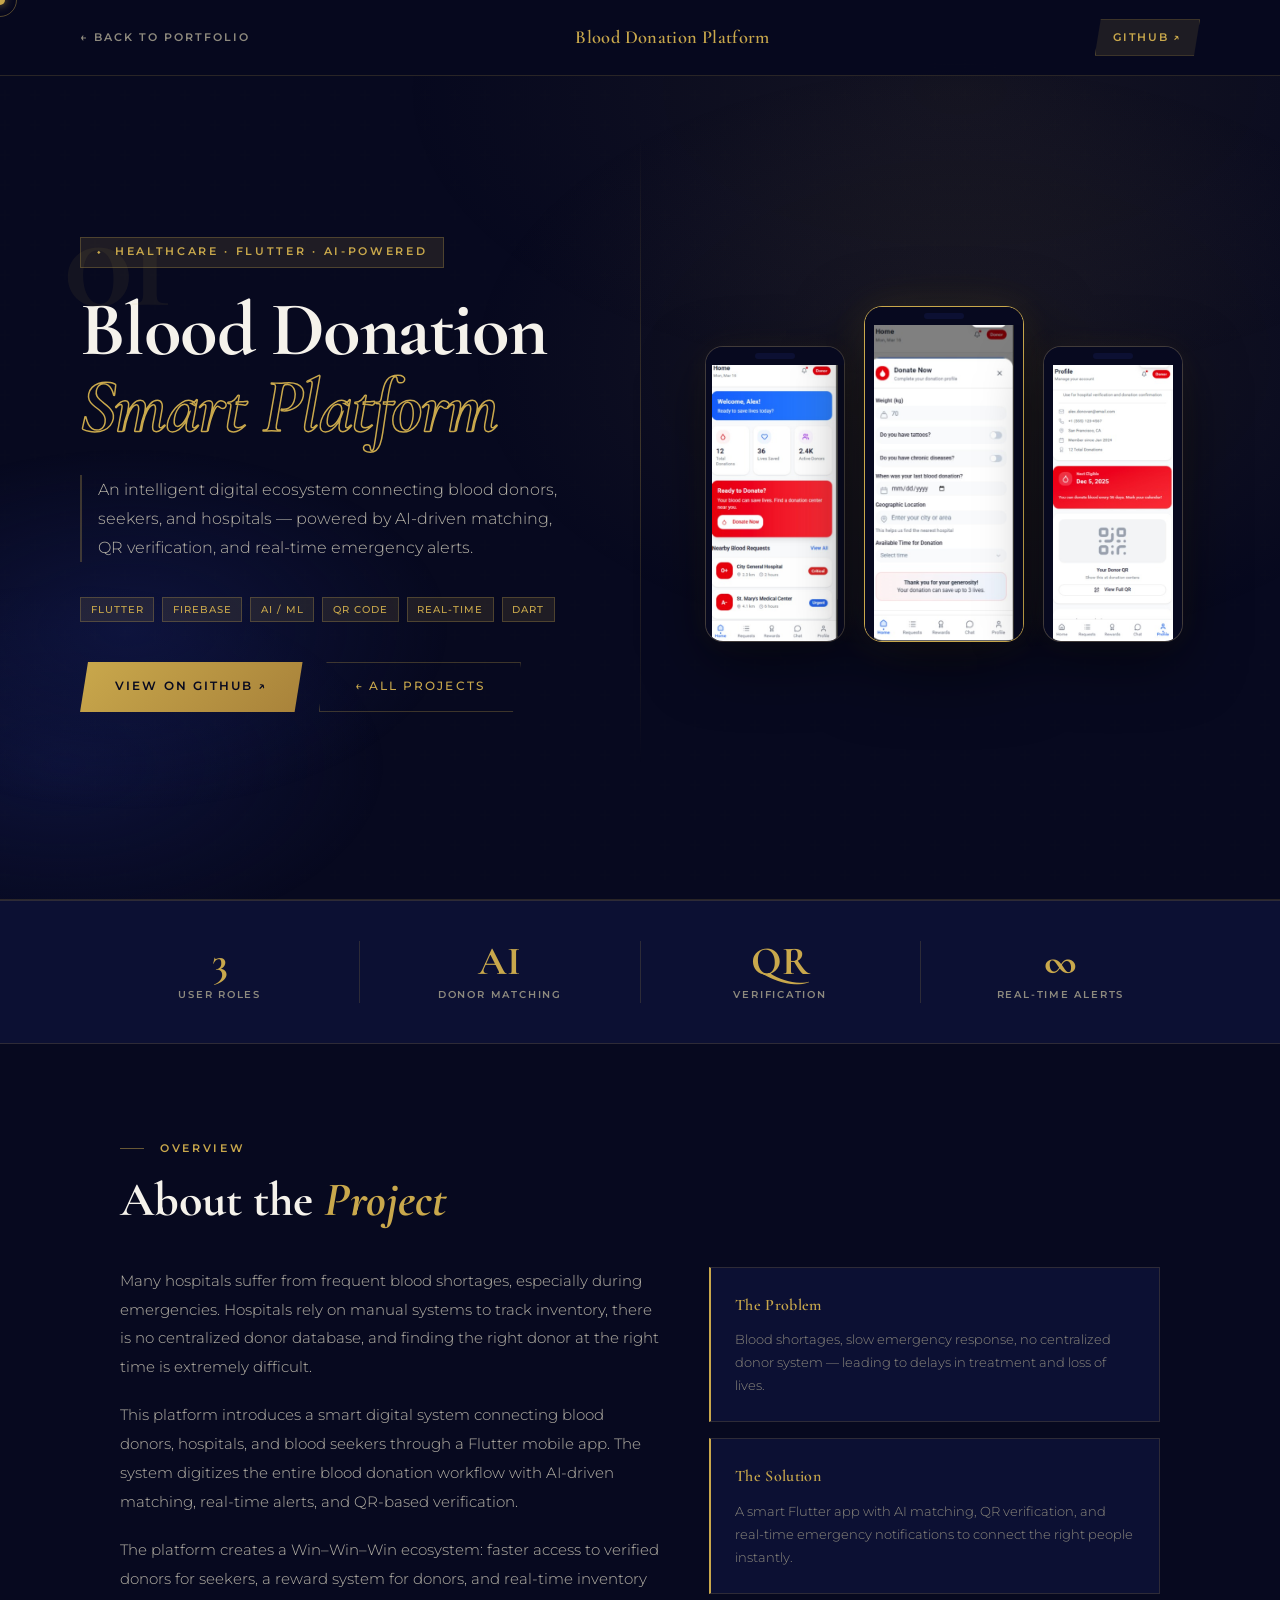
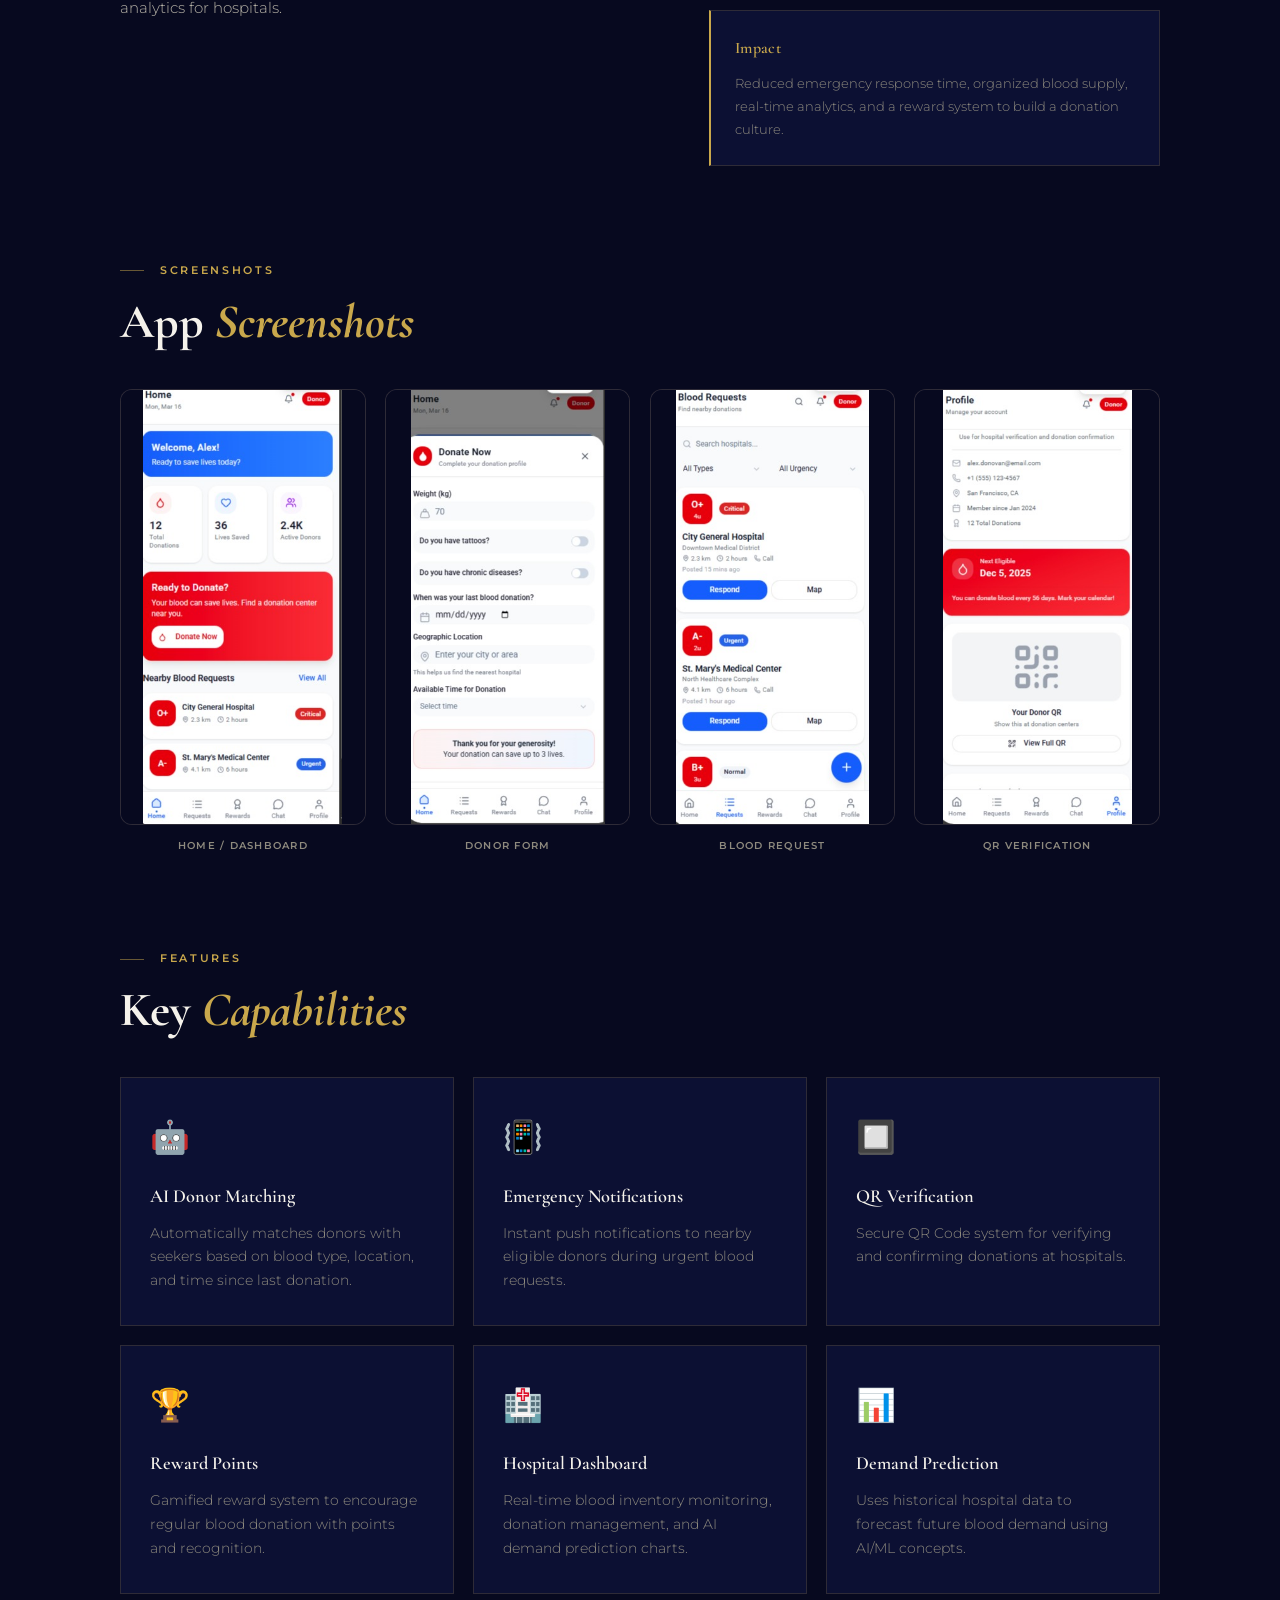
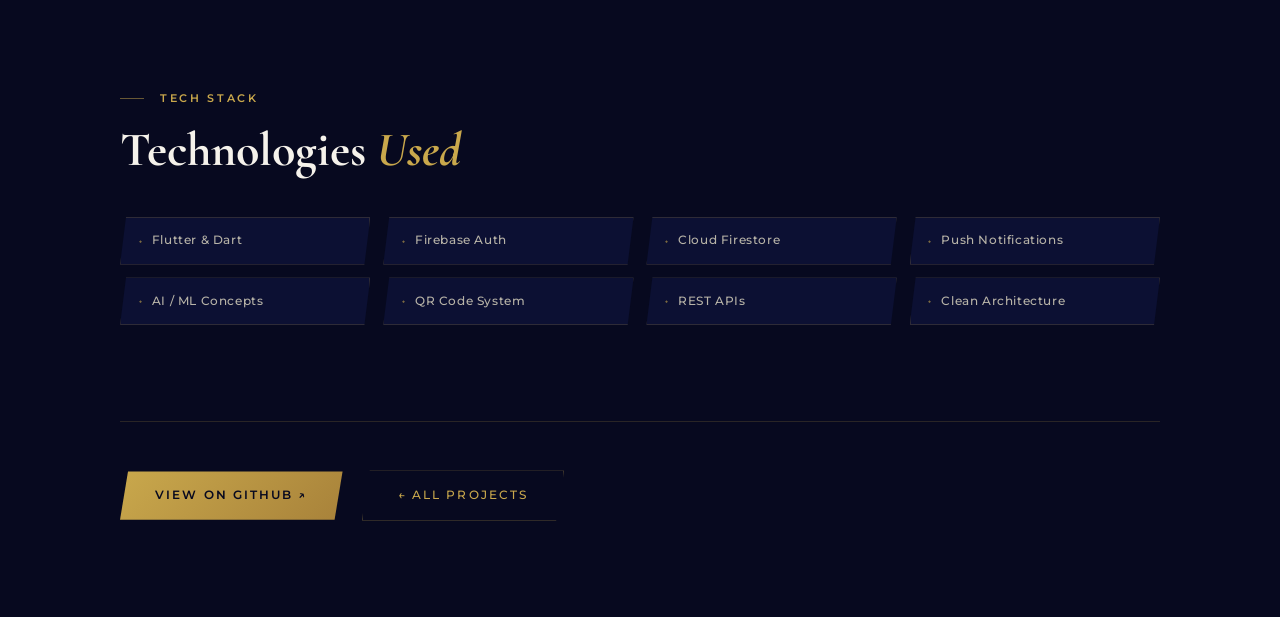
==== project-blood.html @ 231b6dc1 "portflio updated" ====
<!DOCTYPE html>
<html lang="en">
<head>
  <meta charset="UTF-8"/>
  <meta name="viewport" content="width=device-width, initial-scale=1.0"/>
  <title>Blood Donation Platform – Fady Eshak</title>
  <link href="https://fonts.googleapis.com/css2?family=Cormorant+Garamond:wght@300;400;600;700&family=Montserrat:wght@300;400;500;600&display=swap" rel="stylesheet"/>
  <link rel="stylesheet" href="style.css"/>
  <link rel="stylesheet" href="project.css"/>
</head>
<body>

  <div class="cursor" id="cursor"></div>
  <div class="cursor-ring" id="cursorRing"></div>

  <nav class="project-nav">
    <a href="index.html" class="back-btn">← Back to Portfolio</a>
    <span class="project-nav-title">Blood Donation Platform</span>
    <a href="https://github.com/fadyeshak1/blood_donation" target="_blank" class="btn-ghost-sm">GitHub ↗</a>
  </nav>

  <div class="proj-hero">
    <div class="proj-hero-left">
      <div class="proj-num">01</div>
      <div class="proj-eyebrow">Healthcare · Flutter · AI-Powered</div>
      <h1 class="proj-title">Blood Donation<em>Smart Platform</em></h1>
      <p class="proj-subtitle">An intelligent digital ecosystem connecting blood donors, seekers, and hospitals — powered by AI-driven matching, QR verification, and real-time emergency alerts.</p>
      <div class="proj-tags">
        <span class="tag">Flutter</span><span class="tag">Firebase</span>
        <span class="tag">AI / ML</span><span class="tag">QR Code</span>
        <span class="tag">Real-time</span><span class="tag">Dart</span>
      </div>
      <div class="proj-hero-links">
        <a href="https://github.com/fadyeshak1/blood_donation" target="_blank" class="btn-gold">View on GitHub ↗</a>
        <a href="index.html#projects" class="btn-ghost">← All Projects</a>
      </div>
    </div>

    <div class="proj-hero-right">
      <div class="phone-mockup-row">

        <div class="phone-frame" data-img="images/blood/home.jpeg" data-label="Home Screen">
          <div class="phone-notch"></div>
          <div class="phone-screen">
            <img src="images/blood/home.jpeg" alt="Home Screen"/>
          </div>
        </div>

        <div class="phone-frame phone-main" data-img="images/blood/donor.jpeg" data-label="Donor Matching">
          <div class="phone-notch"></div>
          <div class="phone-screen">
            <img src="images/blood/donor.jpeg" alt="Donor Matching"/>
          </div>
        </div>

        <div class="phone-frame" data-img="images/blood/qrcode.jpeg" data-label="QR Verification">
          <div class="phone-notch"></div>
          <div class="phone-screen">
            <img src="images/blood/qrcode.jpeg" alt="QR Verification"/>
          </div>
        </div>

      </div>
    </div>
  </div>

  <div class="proj-stats-bar">
    <div class="proj-stat"><div class="proj-stat-num">3</div><div class="proj-stat-label">User Roles</div></div>
    <div class="proj-stat"><div class="proj-stat-num">AI</div><div class="proj-stat-label">Donor Matching</div></div>
    <div class="proj-stat"><div class="proj-stat-num">QR</div><div class="proj-stat-label">Verification</div></div>
    <div class="proj-stat"><div class="proj-stat-num">∞</div><div class="proj-stat-label">Real-time Alerts</div></div>
  </div>

  <main class="proj-main">
    <div class="proj-content-wrap">

      <section class="proj-section">
        <div class="proj-section-label">Overview</div>
        <h2 class="proj-section-title">About the <span class="gold">Project</span></h2>
        <div class="proj-overview">
          <div class="proj-overview-text">
            <p>Many hospitals suffer from frequent blood shortages, especially during emergencies. Hospitals rely on manual systems to track inventory, there is no centralized donor database, and finding the right donor at the right time is extremely difficult.</p>
            <p>This platform introduces a smart digital system connecting blood donors, hospitals, and blood seekers through a Flutter mobile app. The system digitizes the entire blood donation workflow with AI-driven matching, real-time alerts, and QR-based verification.</p>
            <p>The platform creates a Win–Win–Win ecosystem: faster access to verified donors for seekers, a reward system for donors, and real-time inventory analytics for hospitals.</p>
          </div>
          <div class="proj-overview-aside">
            <div class="aside-card"><div class="aside-card-title">The Problem</div><p>Blood shortages, slow emergency response, no centralized donor system — leading to delays in treatment and loss of lives.</p></div>
            <div class="aside-card"><div class="aside-card-title">The Solution</div><p>A smart Flutter app with AI matching, QR verification, and real-time emergency notifications to connect the right people instantly.</p></div>
            <div class="aside-card"><div class="aside-card-title">Impact</div><p>Reduced emergency response time, organized blood supply, real-time analytics, and a reward system to build a donation culture.</p></div>
          </div>
        </div>
      </section>

      <section class="proj-section">
        <div class="proj-section-label">Screenshots</div>
        <h2 class="proj-section-title">App <span class="gold">Screenshots</span></h2>
        <div class="all-screenshots">

          <div class="screenshot-item">
            <div class="screenshot-frame" data-img="images/blood/home.jpeg" data-label="Home / Dashboard">
              <img src="images/blood/home.jpeg" alt="Home Dashboard"/>
            </div>
            <div class="screenshot-caption">Home / Dashboard</div>
          </div>

          <div class="screenshot-item">
            <div class="screenshot-frame" data-img="images/blood/donor.jpeg" data-label="Donor Form">
              <img src="images/blood/donor.jpeg" alt="Donor Form"/>
            </div>
            <div class="screenshot-caption">Donor Form</div>
          </div>

          <div class="screenshot-item">
            <div class="screenshot-frame" data-img="images/blood/request.jpeg" data-label="Blood Request">
              <img src="images/blood/request.jpeg" alt="Blood Request"/>
            </div>
            <div class="screenshot-caption">Blood Request</div>
          </div>

          <div class="screenshot-item">
            <div class="screenshot-frame" data-img="images/blood/qrcode.jpeg" data-label="QR Verification">
              <img src="images/blood/qrcode.jpeg" alt="QR Verification"/>
            </div>
            <div class="screenshot-caption">QR Verification</div>
          </div>

        </div>
      </section>

      <section class="proj-section">
        <div class="proj-section-label">Features</div>
        <h2 class="proj-section-title">Key <span class="gold">Capabilities</span></h2>
        <div class="features-grid">
          <div class="feature-card"><div class="feature-icon">🤖</div><div class="feature-title">AI Donor Matching</div><div class="feature-desc">Automatically matches donors with seekers based on blood type, location, and time since last donation.</div></div>
          <div class="feature-card"><div class="feature-icon">📳</div><div class="feature-title">Emergency Notifications</div><div class="feature-desc">Instant push notifications to nearby eligible donors during urgent blood requests.</div></div>
          <div class="feature-card"><div class="feature-icon">🔲</div><div class="feature-title">QR Verification</div><div class="feature-desc">Secure QR Code system for verifying and confirming donations at hospitals.</div></div>
          <div class="feature-card"><div class="feature-icon">🏆</div><div class="feature-title">Reward Points</div><div class="feature-desc">Gamified reward system to encourage regular blood donation with points and recognition.</div></div>
          <div class="feature-card"><div class="feature-icon">🏥</div><div class="feature-title">Hospital Dashboard</div><div class="feature-desc">Real-time blood inventory monitoring, donation management, and AI demand prediction charts.</div></div>
          <div class="feature-card"><div class="feature-icon">📊</div><div class="feature-title">Demand Prediction</div><div class="feature-desc">Uses historical hospital data to forecast future blood demand using AI/ML concepts.</div></div>
        </div>
      </section>

      <section class="proj-section">
        <div class="proj-section-label">Tech Stack</div>
        <h2 class="proj-section-title">Technologies <span class="gold">Used</span></h2>
        <div class="tech-grid">
          <div class="tech-chip">Flutter & Dart</div>
          <div class="tech-chip">Firebase Auth</div>
          <div class="tech-chip">Cloud Firestore</div>
          <div class="tech-chip">Push Notifications</div>
          <div class="tech-chip">AI / ML Concepts</div>
          <div class="tech-chip">QR Code System</div>
          <div class="tech-chip">REST APIs</div>
          <div class="tech-chip">Clean Architecture</div>
        </div>
      </section>

      <div class="proj-footer-cta">
        <a href="https://github.com/fadyeshak1/blood_donation" target="_blank" class="btn-gold">View on GitHub ↗</a>
        <a href="index.html#projects" class="btn-ghost">← All Projects</a>
      </div>

    </div>
  </main>

  <!-- Lightbox: clicking any screenshot opens the full image here -->
  <div class="lightbox" id="lightbox">
    <button class="lightbox-close" onclick="closeLightbox()">✕</button>
    <img class="lightbox-img" id="lightboxImg" src="" alt=""/>
    <div class="lightbox-placeholder" id="lightboxPlaceholder" style="display:none;">
      <div class="lightbox-placeholder-icon">📱</div>
      <div class="lightbox-placeholder-title" id="lightboxLabel">Screenshot</div>
      <div class="lightbox-placeholder-hint">Filename: <code id="lightboxFilename"></code></div>
    </div>
  </div>

  <script src="project-script.js"></script>
</body>
</html>
---- style.css ----
/* ============================================
   Fady Eshak Portfolio – style.css
   Theme: Elegant Navy & Gold
   ============================================ */

/* ── VARIABLES ── */
:root {
  --navy:        #07091f;
  --navy2:       #0c1033;
  --navy3:       #111848;
  --gold:        #c9a84c;
  --gold-light:  #e8c97a;
  --gold-dim:    rgba(201,168,76,0.12);
  --gold-border: rgba(201,168,76,0.28);
  --text:        #e8e4d9;
  --text-dim:    #8e8a7e;
  --text-mid:    #b8b4a8;
  --white:       #f5f2eb;
  --border:      rgba(201,168,76,0.18);
  --border2:     rgba(255,255,255,0.06);
  --gold-glow:   0 0 40px rgba(201,168,76,0.18);
}

/* ── RESET ── */
*, *::before, *::after { box-sizing: border-box; margin: 0; padding: 0; }
html { scroll-behavior: smooth; }

/* ── BODY ── */
body {
  background: var(--navy);
  color: var(--text);
  font-family: 'Montserrat', sans-serif;
  font-weight: 300;
  line-height: 1.7;
  overflow-x: hidden;
  cursor: none;
}

/* ── BACKGROUND TEXTURE ── */
body::before {
  content: '';
  position: fixed; inset: 0;
  background-image:
    radial-gradient(ellipse 80% 60% at 75% 10%, rgba(201,168,76,0.07) 0%, transparent 55%),
    radial-gradient(ellipse 50% 40% at 5% 85%, rgba(17,24,72,0.6) 0%, transparent 50%);
  pointer-events: none;
  z-index: 0;
}
body::after {
  content: '';
  position: fixed; inset: 0;
  background-image: url("data:image/svg+xml,%3Csvg width='60' height='60' viewBox='0 0 60 60' xmlns='http://www.w3.org/2000/svg'%3E%3Cg fill='%23c9a84c' fill-opacity='0.025'%3E%3Cpath d='M36 34v-4h-2v4h-4v2h4v4h2v-4h4v-2h-4zm0-30V0h-2v4h-4v2h4v4h2V6h4V4h-4zM6 34v-4H4v4H0v2h4v4h2v-4h4v-2H6zM6 4V0H4v4H0v2h4v4h2V6h4V4H6z'/%3E%3C/g%3E%3C/svg%3E");
  pointer-events: none;
  z-index: 0;
  opacity: 0.5;
}

/* ── CUSTOM CURSOR ── */
.cursor {
  width: 10px; height: 10px;
  background: var(--gold);
  border-radius: 50%;
  position: fixed; top: 0; left: 0;
  pointer-events: none; z-index: 9999;
  transform: translate(-50%, -50%);
  transition: width .2s, height .2s;
  box-shadow: 0 0 10px rgba(201,168,76,0.7);
}
.cursor-ring {
  width: 34px; height: 34px;
  border: 1px solid rgba(201,168,76,0.4);
  border-radius: 50%;
  position: fixed; top: 0; left: 0;
  pointer-events: none; z-index: 9998;
  transform: translate(-50%, -50%);
  transition: width .3s, height .3s;
}

/* ── NAV ── */
nav {
  position: fixed; top: 0; width: 100%; z-index: 100;
  padding: 1.4rem 5rem;
  display: flex; align-items: center; justify-content: space-between;
  background: rgba(7,9,31,0.9);
  backdrop-filter: blur(20px);
  border-bottom: 1px solid var(--border);
}
.nav-logo {
  font-family: 'Cormorant Garamond', serif;
  font-size: 1.5rem; font-weight: 600;
  color: var(--gold); text-decoration: none; letter-spacing: .05em;
}
.nav-logo span { color: var(--text-dim); font-weight: 300; font-size: 1.1rem; }
.nav-links { display: flex; gap: 2.5rem; list-style: none; }
.nav-links a {
  font-size: .72rem; font-weight: 500;
  letter-spacing: .18em; text-transform: uppercase;
  color: var(--text-dim); text-decoration: none;
  transition: color .25s; position: relative;
}
.nav-links a::after {
  content: ''; position: absolute; left: 0; bottom: -4px;
  width: 0; height: 1px; background: var(--gold); transition: width .3s;
}
.nav-links a:hover,
.nav-links a.active { color: var(--gold); }
.nav-links a:hover::after,
.nav-links a.active::after { width: 100%; }

/* ── SECTIONS BASE ── */
section { position: relative; z-index: 1; }
.section-wrap { padding: 7rem 5rem; max-width: 1200px; margin: 0 auto; }

.section-eyebrow {
  display: flex; align-items: center; gap: 1rem;
  font-size: .68rem; font-weight: 600;
  letter-spacing: .25em; text-transform: uppercase;
  color: var(--gold); margin-bottom: 1rem;
}
.section-eyebrow::before {
  content: ''; width: 30px; height: 1px;
  background: var(--gold); opacity: .5;
}
.section-title {
  font-family: 'Cormorant Garamond', serif;
  font-size: clamp(2.4rem, 4.5vw, 3.8rem);
  font-weight: 700; line-height: 1.1;
  color: var(--white); margin-bottom: 3.5rem;
}
.section-title .gold { color: var(--gold); font-style: italic; }

/* ── HERO ── */
#hero {
  min-height: 100vh; display: flex; align-items: center;
  padding: 8rem 5rem 5rem; overflow: hidden;
}

/* Two-column layout: text left, photo right */
.hero-inner {
  display: flex;
  align-items: center;
  justify-content: space-between;
  gap: 4rem;
  width: 100%;
  max-width: 1200px;
  margin: 0 auto;
}
.hero-content { flex: 1; max-width: 620px; }

/* Photo wrapper */
.hero-photo-wrap {
  position: relative;
  flex-shrink: 0;
  width: 280px; height: 280px;
  display: flex; align-items: center; justify-content: center;
  opacity: 0; animation: fadeUp .7s 1s ease forwards;
}

/* Rotating rings */
.hero-photo-ring {
  position: absolute; inset: -18px;
  border: 1px solid var(--gold-border);
  border-radius: 50%;
  animation: spin 20s linear infinite;
}
.hero-photo-ring--2 {
  inset: -36px;
  border-style: dashed;
  border-color: rgba(201,168,76,0.1);
  animation-duration: 35s;
  animation-direction: reverse;
}

/* Circle photo */
.hero-photo {
  width: 280px; height: 280px;
  border-radius: 50%;
  overflow: hidden;
  border: 3px solid var(--gold);
  box-shadow:
    0 0 0 6px rgba(201,168,76,0.1),
    0 20px 60px rgba(0,0,0,0.5),
    0 0 40px rgba(201,168,76,0.15);
  position: relative; z-index: 1;
}
.hero-photo img {
  width: 100%; height: 100%;
  object-fit: cover; display: block;
}

/* Placeholder (before photo is added) */
.hero-photo-placeholder {
  width: 100%; height: 100%;
  background: var(--navy2);
  display: flex; flex-direction: column;
  align-items: center; justify-content: center;
  gap: 0.5rem;
}
.placeholder-initials {
  font-family: 'Cormorant Garamond', serif;
  font-size: 5rem; font-weight: 700;
  color: var(--gold); line-height: 1; opacity: 0.6;
}
.placeholder-hint {
  font-size: 0.65rem; font-weight: 500;
  letter-spacing: 0.12em; text-transform: uppercase;
  color: var(--text-dim);
}

/* Available badge */
.hero-photo-badge {
  position: absolute; bottom: 10px; right: -10px; z-index: 2;
  display: flex; align-items: center; gap: 0.4rem;
  padding: 0.35rem 0.9rem;
  background: var(--navy2);
  border: 1px solid var(--gold-border);
  font-size: 0.65rem; font-weight: 600;
  letter-spacing: 0.15em; text-transform: uppercase;
  color: var(--gold); white-space: nowrap;
}
.hero-photo-badge span {
  font-size: 0.35rem;
  animation: badgePulse 2s ease-in-out infinite;
}
@keyframes badgePulse {
  0%, 100% { opacity: 1; }
  50%       { opacity: 0.3; }
}
.hero-ornament {
  position: absolute; right: 4rem; top: 50%;
  transform: translateY(-50%);
  width: 420px; height: 420px;
  border: 1px solid var(--gold-border); border-radius: 50%;
  pointer-events: none;
  animation: spin 35s linear infinite;
}
.hero-ornament::before {
  content: ''; position: absolute; inset: 22px;
  border: 1px solid rgba(201,168,76,.09); border-radius: 50%;
}
.hero-ornament::after {
  content: ''; position: absolute; inset: 44px;
  border: 1px dashed rgba(201,168,76,.06); border-radius: 50%;
}
@keyframes spin {
  to { transform: translateY(-50%) rotate(360deg); }
}

.hero-greeting {
  display: flex; align-items: center; gap: .8rem;
  font-size: .7rem; font-weight: 600;
  letter-spacing: .25em; text-transform: uppercase; color: var(--gold);
  margin-bottom: 1.5rem;
  opacity: 0; animation: fadeUp .7s .1s ease forwards;
}
.hero-greeting::before,
.hero-greeting::after { content: '◆'; font-size: .4rem; opacity: .6; }

.hero-name {
  font-family: 'Cormorant Garamond', serif;
  font-size: clamp(4rem, 9vw, 8rem);
  font-weight: 700; line-height: .95; letter-spacing: -.02em;
  margin-bottom: 1.5rem;
  opacity: 0; animation: fadeUp .7s .25s ease forwards;
}
.hero-name .first { display: block; color: var(--white); }
.hero-name .last {
  display: block; font-style: italic;
  color: transparent;
  -webkit-text-stroke: 1.5px var(--gold);
}

.hero-role {
  font-size: .8rem; font-weight: 500;
  letter-spacing: .18em; text-transform: uppercase; color: var(--text-dim);
  margin-bottom: 2rem; min-height: 1.5em;
  opacity: 0; animation: fadeUp .7s .4s ease forwards;
}
.hero-role span { color: var(--gold); margin: 0 .4rem; }

.hero-bio {
  font-size: 1rem; color: var(--text-mid);
  max-width: 520px; line-height: 1.85;
  margin-bottom: 2.8rem;
  border-left: 2px solid var(--gold-border); padding-left: 1.2rem;
  opacity: 0; animation: fadeUp .7s .55s ease forwards;
}

.hero-cta {
  display: flex; gap: 1.2rem; flex-wrap: wrap;
  opacity: 0; animation: fadeUp .7s .7s ease forwards;
}

.btn-gold {
  display: inline-flex; align-items: center; gap: .5rem;
  padding: .9rem 2.2rem;
  background: linear-gradient(135deg, var(--gold) 0%, #a8823a 100%);
  color: var(--navy); font-size: .72rem; font-weight: 600;
  letter-spacing: .18em; text-transform: uppercase; text-decoration: none;
  clip-path: polygon(8px 0%, 100% 0%, calc(100% - 8px) 100%, 0% 100%);
  transition: transform .2s, box-shadow .2s;
}
.btn-gold:hover {
  transform: translateY(-2px);
  box-shadow: 0 10px 30px rgba(201,168,76,.35);
}

.btn-ghost {
  display: inline-flex; align-items: center; gap: .5rem;
  padding: .9rem 2.2rem;
  border: 1px solid var(--gold-border); color: var(--gold);
  font-size: .72rem; font-weight: 500;
  letter-spacing: .18em; text-transform: uppercase; text-decoration: none;
  clip-path: polygon(8px 0%, 100% 0%, calc(100% - 8px) 100%, 0% 100%);
  transition: background .2s, transform .2s;
}
.btn-ghost:hover { background: var(--gold-dim); transform: translateY(-2px); }

.hero-stats {
  display: flex; gap: 3.5rem; margin-top: 4.5rem;
  padding-top: 3rem; border-top: 1px solid var(--border);
  opacity: 0; animation: fadeUp .7s .85s ease forwards;
}
.stat-num {
  font-family: 'Cormorant Garamond', serif;
  font-size: 2.8rem; font-weight: 700; color: var(--gold); line-height: 1;
}
.stat-label {
  font-size: .65rem; font-weight: 600;
  letter-spacing: .15em; text-transform: uppercase;
  color: var(--text-dim); margin-top: .3rem;
}

@keyframes fadeUp {
  from { opacity: 0; transform: translateY(28px); }
  to   { opacity: 1; transform: translateY(0); }
}

/* ── SKILLS ── */
#skills {
  background: var(--navy2);
  border-top: 1px solid var(--border);
  border-bottom: 1px solid var(--border);
}
.skills-container { display: grid; grid-template-columns: 1fr 1fr; gap: 4rem; }
.skills-col-title {
  font-family: 'Cormorant Garamond', serif;
  font-size: 1.3rem; font-weight: 600; color: var(--gold);
  margin-bottom: 1.5rem; letter-spacing: .05em;
}
.skills-grid { display: flex; flex-wrap: wrap; gap: .7rem; }

.skill-chip {
  display: flex; align-items: center; gap: .5rem;
  padding: .55rem 1rem;
  border: 1px solid var(--border);
  background: rgba(201,168,76,.04);
  font-size: .73rem; font-weight: 500; letter-spacing: .06em; color: var(--text-mid);
  clip-path: polygon(5px 0%, 100% 0%, calc(100% - 5px) 100%, 0% 100%);
  cursor: default;
  transition: border-color .25s, color .25s, background .25s, transform .25s;
}
.skill-chip::before {
  content: '◆'; font-size: .32rem;
  color: var(--gold); opacity: .5; transition: opacity .25s;
}
.skill-chip:hover {
  border-color: var(--gold); color: var(--gold);
  background: var(--gold-dim); transform: translateY(-2px);
}
.skill-chip:hover::before { opacity: 1; }

.soft-chip {
  padding: .45rem 1rem;
  border: 1px solid rgba(255,255,255,.07);
  background: rgba(255,255,255,.02);
  font-size: .7rem; font-weight: 400; letter-spacing: .06em; color: var(--text-dim);
  clip-path: polygon(5px 0%, 100% 0%, calc(100% - 5px) 100%, 0% 100%);
  transition: border-color .2s, color .2s;
}
.soft-chip:hover { border-color: var(--gold-border); color: var(--text-mid); }

/* ── EXPERIENCE ── */
.timeline { position: relative; padding-left: 2.5rem; }
.timeline::before {
  content: ''; position: absolute; left: 0; top: 0; bottom: 0;
  width: 1px;
  background: linear-gradient(to bottom, var(--gold), rgba(201,168,76,.08));
}
.timeline-item {
  position: relative; margin-bottom: 2.5rem;
  padding: 2rem 2.2rem;
  background: var(--navy2); border: 1px solid var(--border);
  transition: border-color .3s, box-shadow .3s;
}
.timeline-item:hover { border-color: var(--gold-border); box-shadow: var(--gold-glow); }
.timeline-item::before {
  content: '◆'; position: absolute; left: -3rem; top: 2.2rem;
  font-size: .55rem; color: var(--gold);
}
.exp-header {
  display: flex; justify-content: space-between;
  align-items: flex-start; flex-wrap: wrap; gap: .5rem; margin-bottom: .3rem;
}
.exp-company {
  font-family: 'Cormorant Garamond', serif;
  font-size: 1.25rem; font-weight: 600; color: var(--white);
}
.exp-date {
  font-size: .65rem; font-weight: 600; letter-spacing: .12em;
  text-transform: uppercase; color: var(--gold);
  padding: .2rem .7rem;
  border: 1px solid var(--gold-border); background: var(--gold-dim);
}
.exp-role {
  font-size: .7rem; font-weight: 600; letter-spacing: .15em;
  text-transform: uppercase; color: var(--gold);
  margin-bottom: 1.2rem; opacity: .8;
}
.exp-bullets { list-style: none; }
.exp-bullets li {
  padding-left: 1.2rem; color: var(--text-mid);
  font-size: .88rem; margin-bottom: .45rem; position: relative;
}
.exp-bullets li::before {
  content: '—'; position: absolute; left: 0;
  color: var(--gold); opacity: .45;
}

/* ── PROJECTS ── */
#projects {
  background: var(--navy2);
  border-top: 1px solid var(--border);
  border-bottom: 1px solid var(--border);
}
.projects-grid {
  display: grid;
  grid-template-columns: repeat(auto-fill, minmax(340px, 1fr));
  gap: 1.8rem;
}
.project-card {
  background: var(--navy); border: 1px solid var(--border);
  display: flex; flex-direction: column;
  position: relative; overflow: hidden;
  transition: transform .3s, border-color .3s, box-shadow .3s;
}
.project-card::before {
  content: ''; position: absolute; top: 0; left: 0; right: 0; height: 2px;
  background: linear-gradient(90deg, transparent, var(--gold), transparent);
  transform: scaleX(0); transition: transform .4s;
}
.project-card:hover {
  transform: translateY(-6px);
  border-color: var(--gold-border);
  box-shadow: 0 20px 50px rgba(0,0,0,.45), var(--gold-glow);
}
.project-card:hover::before { transform: scaleX(1); }

.project-head {
  padding: 1.8rem 1.8rem 0;
  display: flex; justify-content: space-between; align-items: flex-start;
}
.project-num {
  font-family: 'Cormorant Garamond', serif; font-size: 3rem;
  font-weight: 700; color: rgba(201,168,76,.1); line-height: 1; user-select: none;
}
.project-links { display: flex; gap: .5rem; }
.project-link {
  width: 32px; height: 32px;
  display: flex; align-items: center; justify-content: center;
  border: 1px solid var(--border); color: var(--text-dim);
  text-decoration: none; font-size: .8rem;
  transition: border-color .2s, color .2s, background .2s;
}
.project-link:hover { border-color: var(--gold); color: var(--gold); background: var(--gold-dim); }

.project-body { padding: 1rem 1.8rem 1.5rem; flex: 1; }
.project-name {
  font-family: 'Cormorant Garamond', serif;
  font-size: 1.5rem; font-weight: 700; color: var(--white); margin-bottom: .2rem;
}
.project-category {
  font-size: .65rem; font-weight: 600; letter-spacing: .2em;
  text-transform: uppercase; color: var(--gold); margin-bottom: 1rem; opacity: .8;
}
.project-desc { color: var(--text-mid); font-size: .88rem; line-height: 1.75; margin-bottom: 1.2rem; }
.project-features { list-style: none; }
.project-features li {
  padding-left: 1.1rem; color: var(--text-dim);
  font-size: .8rem; margin-bottom: .3rem; position: relative;
}
.project-features li::before {
  content: '◆'; font-size: .28rem;
  position: absolute; left: 0; top: .5rem; color: var(--gold); opacity: .5;
}
.project-footer {
  padding: 1.2rem 1.8rem;
  border-top: 1px solid var(--border);
  display: flex; flex-wrap: wrap; gap: .4rem;
}
.tag {
  font-size: .62rem; font-weight: 500; letter-spacing: .1em; text-transform: uppercase;
  padding: .2rem .6rem;
  border: 1px solid var(--gold-border); color: var(--gold); background: var(--gold-dim);
}

/* ── EDUCATION ── */
.edu-grid { display: grid; grid-template-columns: 1fr 1fr; gap: 1.8rem; }
.edu-card {
  background: var(--navy2); border: 1px solid var(--border);
  padding: 2rem; position: relative; overflow: hidden;
  transition: border-color .3s, box-shadow .3s;
}
.edu-card::after {
  content: ''; position: absolute; bottom: 0; right: 0;
  width: 60px; height: 60px; background: var(--gold-dim);
  clip-path: polygon(100% 0, 100% 100%, 0 100%);
}
.edu-card:hover { border-color: var(--gold-border); box-shadow: var(--gold-glow); }
.edu-icon { font-size: 1.8rem; margin-bottom: 1rem; display: block; }
.edu-school {
  font-family: 'Cormorant Garamond', serif;
  font-size: 1.3rem; font-weight: 700; color: var(--white); margin-bottom: .3rem;
}
.edu-degree {
  font-size: .7rem; font-weight: 600; letter-spacing: .12em;
  text-transform: uppercase; color: var(--gold); margin-bottom: .8rem;
}
.edu-detail { font-size: .85rem; color: var(--text-dim); line-height: 1.7; margin-bottom: .8rem; }
.edu-gpa {
  display: inline-block; padding: .25rem .8rem;
  border: 1px solid rgba(201,168,76,.35); background: var(--gold-dim);
  font-size: .68rem; font-weight: 600; letter-spacing: .1em;
  color: var(--gold); text-transform: uppercase; margin-bottom: 1rem;
}
.coursework { display: flex; flex-wrap: wrap; gap: .4rem; }
.course-tag {
  font-size: .62rem; letter-spacing: .06em;
  padding: .18rem .5rem;
  border: 1px solid var(--border2); color: var(--text-dim);
}

/* ── CONTACT ── */
#contact { background: var(--navy2); border-top: 1px solid var(--border); }
.contact-layout { display: grid; grid-template-columns: 1fr 1fr; gap: 5rem; align-items: center; }
.contact-left .big-text {
  font-family: 'Cormorant Garamond', serif;
  font-size: clamp(2.5rem, 5vw, 4.5rem); font-weight: 700;
  line-height: 1.05; color: var(--white); margin-bottom: 1.5rem;
}
.contact-left .big-text em { color: var(--gold); font-style: italic; }
.contact-left p { color: var(--text-dim); font-size: .95rem; line-height: 1.85; margin-bottom: 2rem; }
.contact-items { display: flex; flex-direction: column; gap: 1rem; }
.contact-item {
  display: flex; align-items: center; gap: 1.2rem;
  padding: 1.2rem 1.4rem; background: var(--navy);
  border: 1px solid var(--border); text-decoration: none; color: var(--text-dim);
  transition: border-color .25s, color .25s, transform .25s, box-shadow .25s;
}
.contact-item:hover {
  border-color: var(--gold-border); color: var(--gold);
  transform: translateX(5px); box-shadow: -4px 0 0 var(--gold);
}
.contact-icon {
  width: 40px; height: 40px;
  display: flex; align-items: center; justify-content: center;
  border: 1px solid var(--gold-border); background: var(--gold-dim);
  font-size: 1rem; color: var(--gold); flex-shrink: 0;
}
.c-label {
  font-size: .6rem; font-weight: 600; letter-spacing: .18em;
  text-transform: uppercase; color: var(--text-dim); margin-bottom: .1rem;
}
.c-value { font-size: .88rem; color: inherit; }

/* ── FOOTER ── */
footer {
  position: relative; z-index: 1;
  text-align: center; padding: 2.5rem;
  border-top: 1px solid var(--border);
}
.footer-inner {
  display: flex; align-items: center; justify-content: center; gap: 1rem;
  font-size: .68rem; font-weight: 500; letter-spacing: .15em;
  text-transform: uppercase; color: var(--text-dim);
}
.footer-diamond { color: var(--gold); font-size: .4rem; }

/* ── SCROLL REVEAL ── */
.reveal { opacity: 0; transform: translateY(30px); transition: opacity .7s ease, transform .7s ease; }
.reveal.visible { opacity: 1; transform: translateY(0); }
.reveal-delay-1 { transition-delay: .1s; }
.reveal-delay-2 { transition-delay: .2s; }
.reveal-delay-3 { transition-delay: .3s; }
.reveal-delay-4 { transition-delay: .4s; }

/* ── CERTIFICATES ── */
.cert-section { margin-top: 4rem; }

.cert-grid {
  display: flex; flex-direction: column; gap: .9rem;
  margin-top: 1.5rem;
}

.cert-card {
  display: flex; align-items: center; gap: 1.2rem;
  padding: 1.1rem 1.4rem;
  background: var(--navy2); border: 1px solid var(--border);
  cursor: pointer;
  transition: border-color .25s, transform .25s, box-shadow .25s;
}
.cert-card:hover {
  border-color: var(--gold-border);
  transform: translateX(5px);
  box-shadow: -4px 0 0 var(--gold);
}
.cert-icon { font-size: 1.5rem; flex-shrink: 0; }
.cert-info { flex: 1; }
.cert-name {
  font-family: 'Cormorant Garamond', serif;
  font-size: 1.05rem; font-weight: 600; color: var(--white);
}
.cert-issuer {
  font-size: .68rem; font-weight: 500; letter-spacing: .1em;
  text-transform: uppercase; color: var(--gold); margin-top: .15rem;
}
.cert-arrow {
  font-size: 1.1rem; color: var(--gold);
  opacity: 0; transition: opacity .25s, transform .25s;
}
.cert-card:hover .cert-arrow { opacity: 1; transform: translateX(4px); }

/* ── CERTIFICATE MODAL ── */
.cert-modal {
  position: fixed; inset: 0; z-index: 9000;
  background: rgba(7,9,31,0.93);
  backdrop-filter: blur(18px);
  display: flex; align-items: center; justify-content: center;
  opacity: 0; pointer-events: none;
  transition: opacity .3s;
}
.cert-modal.open { opacity: 1; pointer-events: all; }

.cert-modal-inner {
  background: var(--navy2);
  border: 1px solid var(--gold-border);
  padding: 2rem 2.5rem 2.5rem;
  max-width: 820px; width: 92%;
  position: relative;
  box-shadow: 0 30px 80px rgba(0,0,0,.6), var(--gold-glow);
  animation: modalIn .3s ease;
}
@keyframes modalIn {
  from { transform: translateY(20px); opacity: 0; }
  to   { transform: translateY(0);    opacity: 1; }
}

.cert-modal-close {
  position: absolute; top: 1rem; right: 1rem;
  background: none; border: 1px solid var(--border);
  color: var(--text-dim); font-size: .9rem;
  width: 32px; height: 32px;
  display: flex; align-items: center; justify-content: center;
  cursor: pointer; transition: border-color .2s, color .2s;
}
.cert-modal-close:hover { border-color: var(--gold); color: var(--gold); }

.cert-modal-header { margin-bottom: 1.5rem; }
.cert-modal-name {
  font-family: 'Cormorant Garamond', serif;
  font-size: 1.5rem; font-weight: 700; color: var(--white);
}
.cert-modal-issuer {
  font-size: .68rem; font-weight: 600;
  letter-spacing: .15em; text-transform: uppercase;
  color: var(--gold); margin-top: .25rem;
}

/* Each certificate gets its own panel */
.cert-img-panel {
  width: 100%;
  display: flex; align-items: center; justify-content: center;
  min-height: 320px;
  border: 1px solid var(--border);
  background: var(--navy);
  overflow: hidden;
}
.cert-img-panel img {
  width: 100%; max-height: 500px;
  object-fit: contain; display: block;
}

/* Placeholder inside each panel */
.cert-placeholder {
  display: flex; flex-direction: column;
  align-items: center; justify-content: center;
  gap: .8rem; padding: 3rem 2rem;
  text-align: center; width: 100%;
}
.cert-placeholder-icon { font-size: 3.5rem; }
.cert-placeholder-name {
  font-family: 'Cormorant Garamond', serif;
  font-size: 1.25rem; font-weight: 600; color: var(--white);
}
.cert-placeholder-hint {
  font-size: .78rem; color: var(--text-dim); line-height: 1.8;
}
.cert-placeholder-hint code {
  display: inline-block; margin-top: .3rem;
  padding: .2rem .7rem;
  background: var(--gold-dim); border: 1px solid var(--gold-border);
  color: var(--gold); font-size: .72rem; font-family: monospace;
}

/* ── RESPONSIVE ── */
@media (max-width: 960px) {
  nav { padding: 1rem 2rem; }
  #hero { padding: 7rem 2rem 4rem; }
  .section-wrap { padding: 5rem 2rem; }
  .hero-ornament { display: none; }
  .hero-inner { flex-direction: column-reverse; gap: 3rem; }
  .hero-photo-wrap { width: 200px; height: 200px; }
  .hero-photo { width: 200px; height: 200px; }
  .skills-container,
  .edu-grid,
  .contact-layout { grid-template-columns: 1fr; gap: 2.5rem; }
  .projects-grid { grid-template-columns: 1fr; }
}
@media (max-width: 580px) {
  .nav-links { display: none; }
  .hero-stats { flex-wrap: wrap; gap: 2rem; }
  .hero-photo-wrap { width: 160px; height: 160px; }
  .hero-photo { width: 160px; height: 160px; }
  .placeholder-initials { font-size: 3.5rem; }
}
---- project.css ----
/* ============================================
   project.css – Premium Project Detail Styles
   Navy & Gold Theme
   ============================================ */

/* ── PROJECT PAGE BASE ── */
/* Hides the default browser cursor on project pages so the custom gold cursor shows */
body { cursor: none; }

/* ── PROJECT NAV ── */
.project-nav {
  position: fixed; top: 0; width: 100%; z-index: 100;
  padding: 1.2rem 5rem;
  display: flex; align-items: center; justify-content: space-between;
  background: rgba(7,9,31,0.95);
  backdrop-filter: blur(24px);
  border-bottom: 1px solid var(--border);
}
.back-btn {
  display: inline-flex; align-items: center; gap: .5rem;
  font-size: .7rem; font-weight: 600;
  letter-spacing: .18em; text-transform: uppercase;
  color: var(--text-dim); text-decoration: none;
  transition: color .25s;
}
.back-btn:hover { color: var(--gold); }
.project-nav-title {
  font-family: 'Cormorant Garamond', serif;
  font-size: 1.15rem; font-weight: 600; color: var(--gold);
  letter-spacing: .02em;
}
.btn-ghost-sm {
  display: inline-flex; align-items: center; gap: .4rem;
  font-size: .68rem; font-weight: 600;
  letter-spacing: .15em; text-transform: uppercase;
  color: var(--gold); text-decoration: none;
  padding: .5rem 1.1rem;
  border: 1px solid var(--gold-border);
  background: var(--gold-dim);
  transition: background .2s, border-color .2s;
  clip-path: polygon(6px 0%,100% 0%,calc(100% - 6px) 100%,0% 100%);
}
.btn-ghost-sm:hover { background: rgba(201,168,76,.2); border-color: var(--gold); }

/* ── HERO BANNER ── */
.proj-hero {
  min-height: 100vh;
  display: grid;
  grid-template-columns: 1fr 1fr;
  align-items: center;
  padding: 8rem 5rem 5rem;
  position: relative; overflow: hidden;
  border-bottom: 1px solid var(--border);
}

/* Animated background glow */
.proj-hero::before {
  content: '';
  position: absolute; inset: 0;
  background:
    radial-gradient(ellipse 70% 60% at 75% 40%, rgba(201,168,76,0.09) 0%, transparent 55%),
    radial-gradient(ellipse 50% 40% at 10% 70%, rgba(17,24,72,0.7) 0%, transparent 50%);
  pointer-events: none;
}

/* Gold vertical line accent */
.proj-hero::after {
  content: '';
  position: absolute; left: 50%; top: 15%; bottom: 15%;
  width: 1px;
  background: linear-gradient(to bottom, transparent, var(--gold-border), transparent);
}

.proj-hero-left { position: relative; z-index: 1; padding-right: 4rem; }

.proj-num {
  font-family: 'Cormorant Garamond', serif;
  font-size: 9rem; font-weight: 700;
  color: rgba(201,168,76,0.07);
  line-height: 1; position: absolute;
  top: -3rem; left: -1rem;
  user-select: none; pointer-events: none;
  letter-spacing: -.05em;
}

.proj-eyebrow {
  display: inline-flex; align-items: center; gap: .7rem;
  font-size: .67rem; font-weight: 600;
  letter-spacing: .25em; text-transform: uppercase;
  color: var(--gold); margin-bottom: 1.5rem;
  border: 1px solid var(--gold-border);
  background: var(--gold-dim);
  padding: .35rem 1rem;
}
.proj-eyebrow::before { content: '◆'; font-size: .35rem; }

.proj-title {
  font-family: 'Cormorant Garamond', serif;
  font-size: clamp(3rem, 6vw, 5.5rem);
  font-weight: 700; line-height: 1;
  letter-spacing: -.02em; color: var(--white);
  margin-bottom: 1.8rem;
}
.proj-title em {
  display: block;
  color: transparent;
  -webkit-text-stroke: 1.5px var(--gold);
  font-style: italic;
}

.proj-subtitle {
  font-size: .98rem; color: var(--text-mid);
  line-height: 1.85; margin-bottom: 2.2rem;
  padding-left: 1rem;
  border-left: 2px solid var(--gold-border);
}

.proj-tags { display: flex; flex-wrap: wrap; gap: .5rem; margin-bottom: 2.5rem; }

.proj-hero-links { display: flex; gap: 1rem; }

/* ── HERO RIGHT: Screenshot Showcase ── */
.proj-hero-right {
  position: relative; z-index: 1;
  display: flex; align-items: center; justify-content: center;
  padding-left: 3rem;
}

.phone-mockup-row {
  display: flex; gap: 1.2rem; align-items: flex-end;
}

/* Phone frame */
.phone-frame {
  width: 140px;
  background: var(--navy2);
  border: 1px solid var(--gold-border);
  border-radius: 18px;
  overflow: hidden;
  position: relative;
  box-shadow: 0 20px 60px rgba(0,0,0,.5), 0 0 30px rgba(201,168,76,.08);
  flex-shrink: 0;
  transition: transform .3s, box-shadow .3s;
}
.phone-frame:hover {
  transform: translateY(-8px);
  box-shadow: 0 30px 70px rgba(0,0,0,.6), 0 0 40px rgba(201,168,76,.15);
}

/* Taller center phone */
.phone-frame.phone-main {
  width: 160px;
  border-color: var(--gold);
  box-shadow: 0 24px 70px rgba(0,0,0,.6), 0 0 40px rgba(201,168,76,.15);
}

/* Phone notch */
.phone-notch {
  height: 18px;
  background: var(--navy);
  display: flex; align-items: center; justify-content: center;
  position: relative; z-index: 1;
}
.phone-notch::after {
  content: '';
  width: 40px; height: 6px;
  background: var(--navy2);
  border-radius: 3px;
}

/* Phone screen */
.phone-screen {
  aspect-ratio: 9/18;
  overflow: hidden;
  position: relative;
  background: var(--navy3);
}
.phone-screen img {
  width: 100%; height: 100%;
  object-fit: contain; display: block;
  background: var(--navy);
}

/*
  SCREENSHOT PLACEHOLDER — shown until real images are added.
  To add your screenshot:
  1. Remove the entire <div class="phone-placeholder"> block
  2. Uncomment the <img> tag in each phone-screen
  3. Save your image with the correct filename in the same folder
*/
.phone-placeholder {
  width: 100%; height: 100%;
  display: flex; flex-direction: column;
  align-items: center; justify-content: center;
  gap: .4rem; padding: 1rem;
  background: linear-gradient(160deg, var(--navy2) 0%, var(--navy3) 100%);
}
.phone-placeholder-icon { font-size: 1.8rem; }
.phone-placeholder-label {
  font-size: .55rem; letter-spacing: .1em;
  text-transform: uppercase; color: var(--text-dim);
  text-align: center; line-height: 1.4;
  font-family: 'Montserrat', sans-serif;
}
.phone-placeholder-file {
  font-size: .5rem; color: var(--gold);
  background: var(--gold-dim);
  padding: .15rem .4rem;
  border: 1px solid var(--gold-border);
  font-family: monospace;
  text-align: center;
}

/* ── MAIN CONTENT ── */
.proj-main {
  position: relative; z-index: 1;
}

/* ── STATS BAR ── */
.proj-stats-bar {
  background: var(--navy2);
  border-top: 1px solid var(--border);
  border-bottom: 1px solid var(--border);
  display: flex;
  padding: 2.5rem 5rem;
}
.proj-stat {
  flex: 1;
  text-align: center;
  padding: 0 2rem;
  border-right: 1px solid var(--border);
}
.proj-stat:last-child { border-right: none; }
.proj-stat-num {
  font-family: 'Cormorant Garamond', serif;
  font-size: 2.5rem; font-weight: 700;
  color: var(--gold); line-height: 1;
}
.proj-stat-label {
  font-size: .62rem; font-weight: 600;
  letter-spacing: .18em; text-transform: uppercase;
  color: var(--text-dim); margin-top: .3rem;
}

/* ── CONTENT WRAP ── */
.proj-content-wrap {
  max-width: 1200px; margin: 0 auto;
  padding: 6rem 5rem;
}

.proj-section { margin-bottom: 6rem; }

.proj-section-label {
  display: flex; align-items: center; gap: 1rem;
  font-size: .67rem; font-weight: 600;
  letter-spacing: .25em; text-transform: uppercase;
  color: var(--gold); margin-bottom: 1rem;
}
.proj-section-label::before {
  content: ''; width: 24px; height: 1px;
  background: var(--gold); opacity: .5;
}

.proj-section-title {
  font-family: 'Cormorant Garamond', serif;
  font-size: clamp(2rem, 4vw, 3rem);
  font-weight: 700; color: var(--white);
  margin-bottom: 2.5rem; line-height: 1.1;
}
.proj-section-title .gold { color: var(--gold); font-style: italic; }

/* ── OVERVIEW TWO-COLUMN ── */
.proj-overview {
  display: grid; grid-template-columns: 1.2fr 1fr;
  gap: 3rem; align-items: start;
}
.proj-overview-text p {
  color: var(--text-mid); font-size: .95rem;
  line-height: 1.9; margin-bottom: 1.2rem;
}
.proj-overview-text p:last-child { margin-bottom: 0; }

.proj-overview-aside {
  display: flex; flex-direction: column; gap: 1rem;
}
.aside-card {
  padding: 1.5rem;
  background: var(--navy2);
  border: 1px solid var(--border);
  border-left: 2px solid var(--gold);
}
.aside-card-title {
  font-family: 'Cormorant Garamond', serif;
  font-size: 1rem; font-weight: 600;
  color: var(--gold); margin-bottom: .6rem;
  letter-spacing: .02em;
}
.aside-card p {
  color: var(--text-dim); font-size: .82rem; line-height: 1.75;
}

/* ── ALL 4 SCREENSHOTS SECTION ── */
.all-screenshots {
  display: grid; grid-template-columns: repeat(4, 1fr);
  gap: 1.2rem;
}

.screenshot-item {
  display: flex; flex-direction: column; gap: .7rem;
  cursor: pointer;
}
.screenshot-frame {
  aspect-ratio: 9/16;
  border: 1px solid var(--border);
  border-radius: 12px;
  overflow: hidden;
  background: var(--navy2);
  position: relative;
  transition: border-color .3s, transform .3s, box-shadow .3s;
}
.screenshot-frame:hover {
  border-color: var(--gold);
  transform: translateY(-6px);
  box-shadow: 0 20px 50px rgba(0,0,0,.5), 0 0 25px rgba(201,168,76,.12);
}
.screenshot-frame img {
  width: 100%; height: 100%;
  object-fit: contain; display: block;
  background: var(--navy);
}

/*
  SCREENSHOT PLACEHOLDER:
  Remove the <div class="screen-placeholder"> and uncomment <img> when adding your images.
*/
.screen-placeholder {
  width: 100%; height: 100%;
  display: flex; flex-direction: column;
  align-items: center; justify-content: center;
  gap: .6rem; padding: 1.2rem;
  background: linear-gradient(160deg, var(--navy2) 0%, var(--navy3) 100%);
}
.screen-ph-icon { font-size: 2.2rem; }
.screen-ph-label {
  font-size: .6rem; letter-spacing: .08em;
  text-transform: uppercase; color: var(--text-dim);
  text-align: center; line-height: 1.5;
  font-family: 'Montserrat', sans-serif;
}
.screen-ph-file {
  font-size: .55rem; color: var(--gold);
  background: var(--gold-dim);
  padding: .12rem .5rem;
  border: 1px solid var(--gold-border);
  font-family: monospace;
}

/* Hover zoom overlay */
.screenshot-frame::after {
  content: '⊕';
  position: absolute; inset: 0;
  display: flex; align-items: center; justify-content: center;
  font-size: 2rem; color: var(--gold);
  background: rgba(7,9,31,.55);
  opacity: 0; transition: opacity .3s;
}
.screenshot-frame:hover::after { opacity: 1; }

.screenshot-caption {
  font-size: .65rem; font-weight: 600;
  letter-spacing: .12em; text-transform: uppercase;
  color: var(--text-dim); text-align: center;
}

/* ── FEATURES ── */
.features-grid {
  display: grid; grid-template-columns: repeat(3, 1fr);
  gap: 1.2rem;
}
.feature-card {
  padding: 2rem 1.8rem;
  background: var(--navy2); border: 1px solid var(--border);
  position: relative; overflow: hidden;
  transition: border-color .3s, transform .3s, box-shadow .3s;
}
.feature-card::before {
  content: '';
  position: absolute; top: 0; left: 0; right: 0; height: 2px;
  background: linear-gradient(90deg, transparent, var(--gold), transparent);
  transform: scaleX(0); transition: transform .4s;
}
.feature-card:hover {
  border-color: var(--gold-border);
  transform: translateY(-4px);
  box-shadow: 0 16px 40px rgba(0,0,0,.4), var(--gold-glow);
}
.feature-card:hover::before { transform: scaleX(1); }
.feature-icon { font-size: 2rem; margin-bottom: 1rem; }
.feature-title {
  font-family: 'Cormorant Garamond', serif;
  font-size: 1.15rem; font-weight: 600;
  color: var(--white); margin-bottom: .6rem;
}
.feature-desc { color: var(--text-dim); font-size: .85rem; line-height: 1.75; }

/* ── TECH STACK ── */
.tech-grid {
  display: grid; grid-template-columns: repeat(4, 1fr);
  gap: .8rem;
}
.tech-chip {
  display: flex; align-items: center; gap: .6rem;
  padding: .8rem 1.1rem;
  background: var(--navy2); border: 1px solid var(--border);
  clip-path: polygon(6px 0%,100% 0%,calc(100% - 6px) 100%,0% 100%);
  font-size: .75rem; font-weight: 500;
  letter-spacing: .05em; color: var(--text-mid);
  transition: border-color .25s, color .25s, background .25s;
}
.tech-chip::before {
  content: '◆'; font-size: .3rem;
  color: var(--gold); opacity: .6; flex-shrink: 0;
}
.tech-chip:hover {
  border-color: var(--gold); color: var(--gold);
  background: var(--gold-dim);
}

/* ── BOTTOM CTA ── */
.proj-footer-cta {
  margin-top: 1rem;
  padding-top: 3rem;
  border-top: 1px solid var(--border);
  display: flex; gap: 1.2rem; align-items: center; flex-wrap: wrap;
}

/* ── LIGHTBOX (click screenshot to enlarge) ── */
.lightbox {
  position: fixed; inset: 0; z-index: 9999;
  background: rgba(7,9,31,.95);
  backdrop-filter: blur(20px);
  display: flex; align-items: center; justify-content: center;
  opacity: 0; pointer-events: none;
  transition: opacity .3s;
}
.lightbox.open { opacity: 1; pointer-events: all; }
.lightbox-img {
  max-width: 85vw; max-height: 88vh;
  object-fit: contain;
  border: 1px solid var(--gold-border);
  box-shadow: 0 30px 80px rgba(0,0,0,.7);
}
.lightbox-close {
  position: absolute; top: 2rem; right: 2rem;
  background: none; border: 1px solid var(--border);
  color: var(--gold); font-size: 1.1rem;
  width: 40px; height: 40px;
  display: flex; align-items: center; justify-content: center;
  cursor: pointer; transition: border-color .2s, background .2s;
}
.lightbox-close:hover { border-color: var(--gold); background: var(--gold-dim); }

/* Placeholder lightbox content */
.lightbox-placeholder {
  display: flex; flex-direction: column;
  align-items: center; gap: 1.2rem;
  text-align: center; padding: 3rem;
  border: 1px solid var(--gold-border);
  background: var(--navy2);
  max-width: 420px;
}
.lightbox-placeholder-icon { font-size: 4rem; }
.lightbox-placeholder-title {
  font-family: 'Cormorant Garamond', serif;
  font-size: 1.5rem; font-weight: 600; color: var(--white);
}
.lightbox-placeholder-hint {
  font-size: .8rem; color: var(--text-dim); line-height: 1.7;
}
.lightbox-placeholder code {
  display: inline-block; margin-top: .5rem;
  padding: .3rem .8rem;
  background: var(--gold-dim); border: 1px solid var(--gold-border);
  color: var(--gold); font-size: .75rem; font-family: monospace;
}

/* 3-column variant for projects with only 3 screenshots */
.screenshots-3col {
  grid-template-columns: repeat(3, 1fr);
  max-width: 780px;
}

/* Lightbox image always visible when src is set */
.lightbox-img { display: block; }
@media (max-width: 1100px) {
  .proj-hero { grid-template-columns: 1fr; min-height: auto; }
  .proj-hero::after { display: none; }
  .proj-hero-left { padding-right: 0; }
  .proj-hero-right { display: none; }
  .proj-stats-bar { padding: 2rem 2.5rem; flex-wrap: wrap; }
  .proj-stat { min-width: 45%; padding: 1rem; border-right: none; border-bottom: 1px solid var(--border); }
  .proj-overview { grid-template-columns: 1fr; }
}
@media (max-width: 900px) {
  .project-nav { padding: 1rem 2rem; }
  .proj-hero { padding: 7rem 2rem 4rem; }
  .proj-content-wrap { padding: 4rem 2rem; }
  .all-screenshots { grid-template-columns: repeat(2, 1fr); }
  .features-grid { grid-template-columns: repeat(2, 1fr); }
  .tech-grid { grid-template-columns: repeat(2, 1fr); }
  .phone-mockup-row { display: none; }
}
@media (max-width: 580px) {
  .project-nav-title { display: none; }
  .all-screenshots { grid-template-columns: repeat(2, 1fr); }
  .features-grid { grid-template-columns: 1fr; }
  .tech-grid { grid-template-columns: 1fr; }
}

/* ── 3-COLUMN SCREENSHOT GRID ── */
.all-screenshots--3 {
  grid-template-columns: repeat(3, 1fr);
}
@media (max-width: 900px) {
  .all-screenshots--3 { grid-template-columns: repeat(2, 1fr); }
}
@media (max-width: 580px) {
  .all-screenshots--3 { grid-template-columns: 1fr; }
}
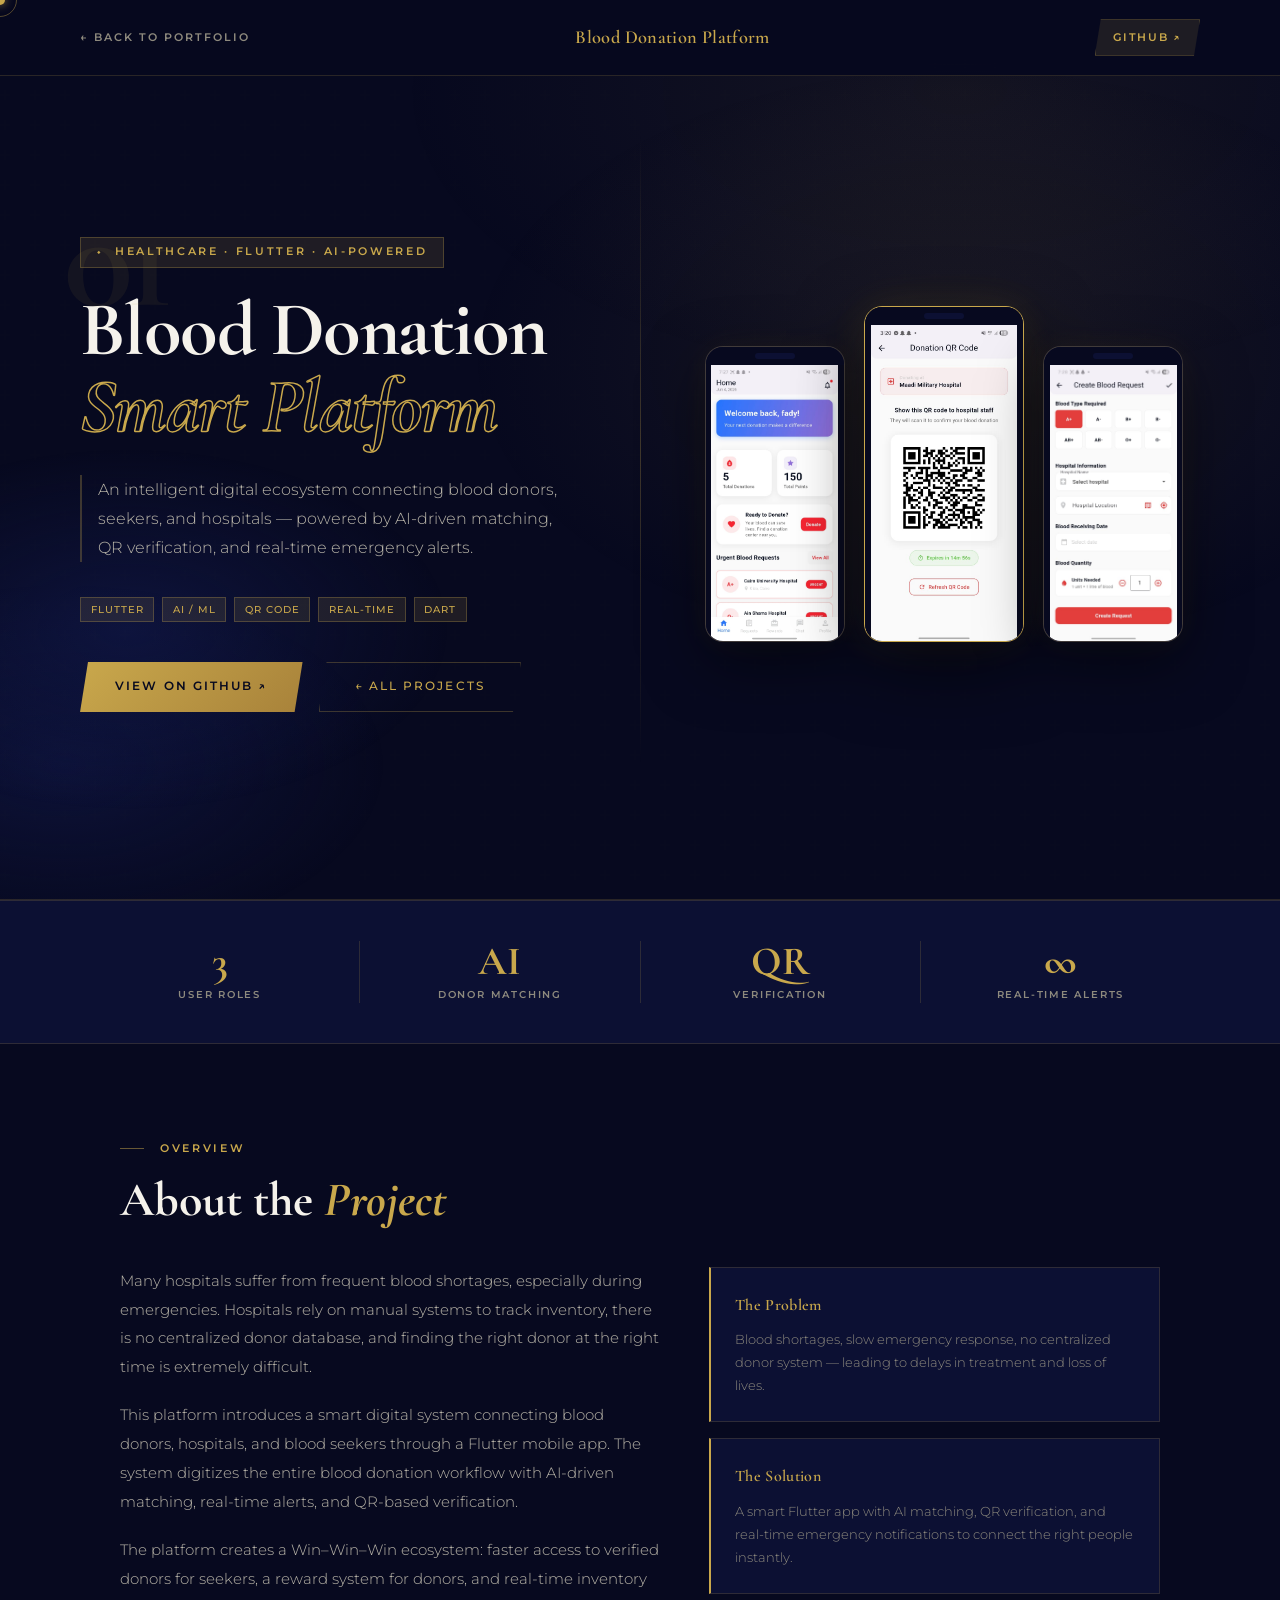
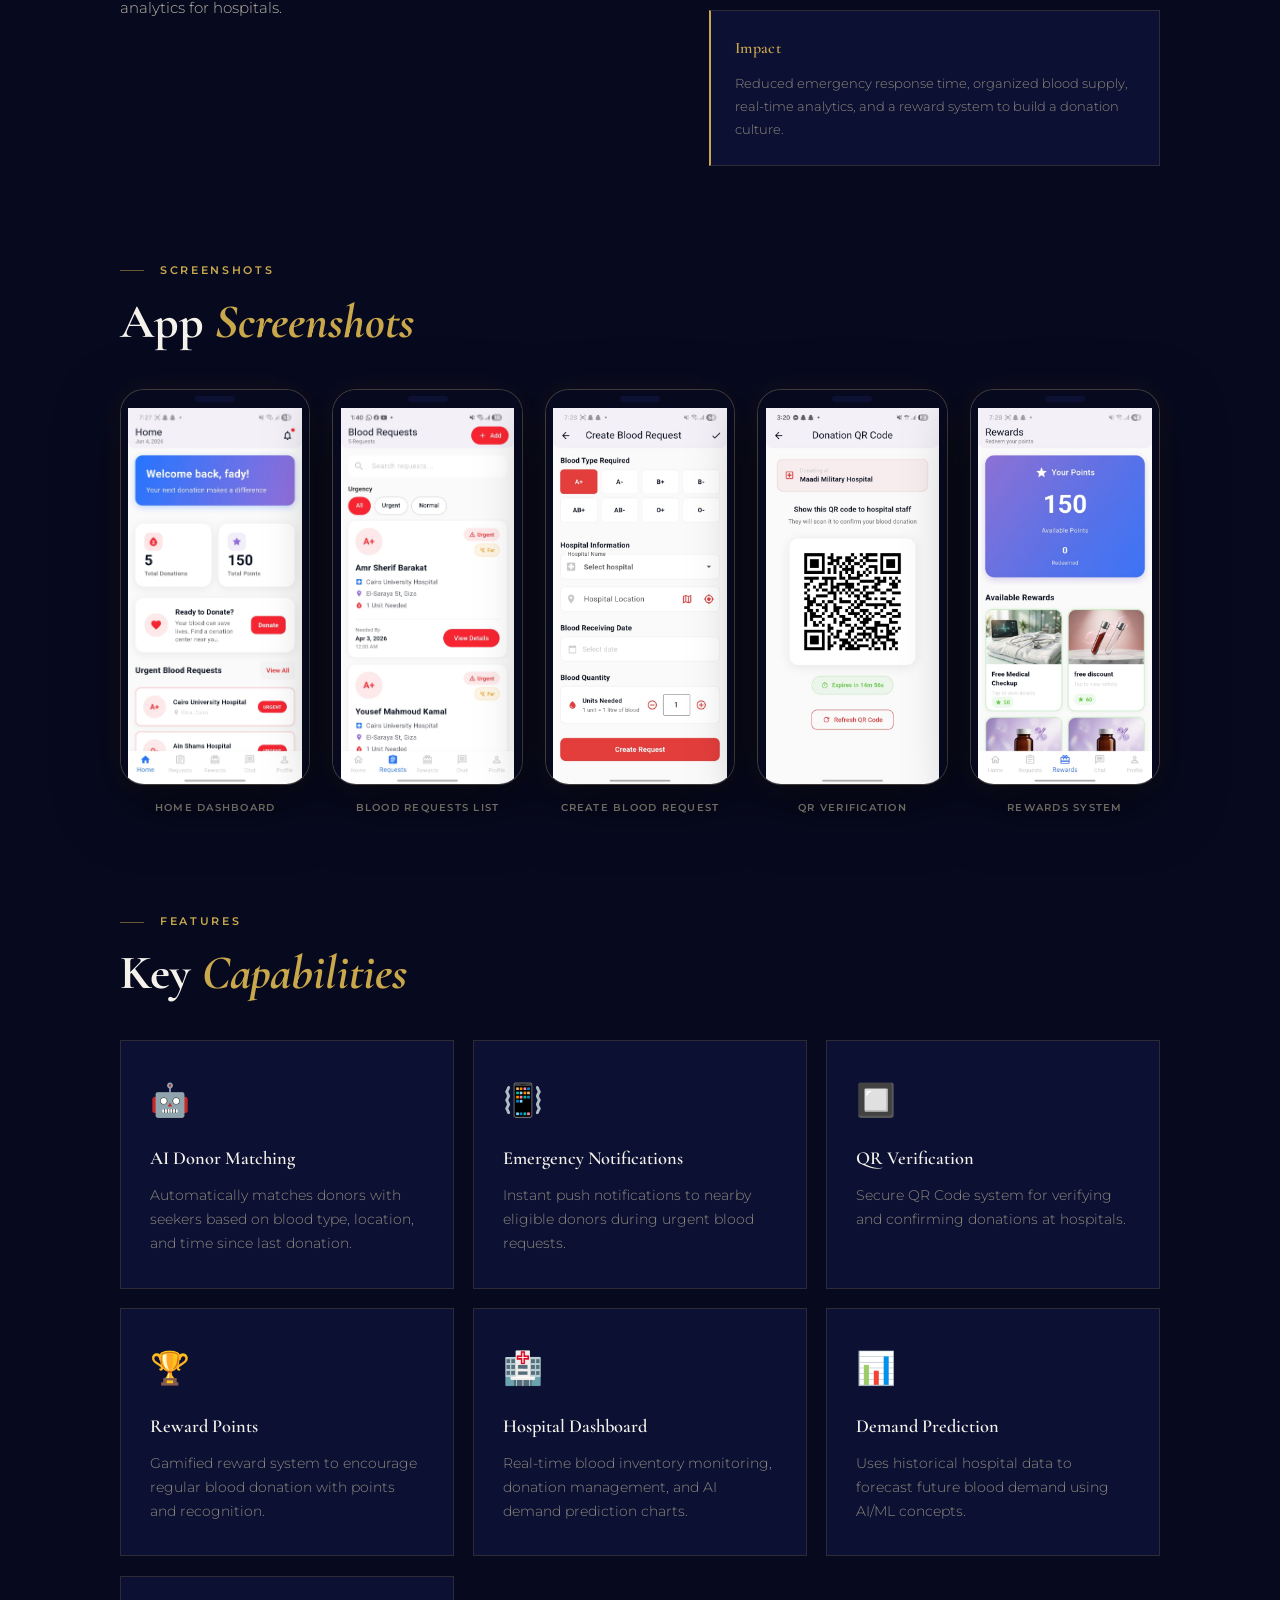
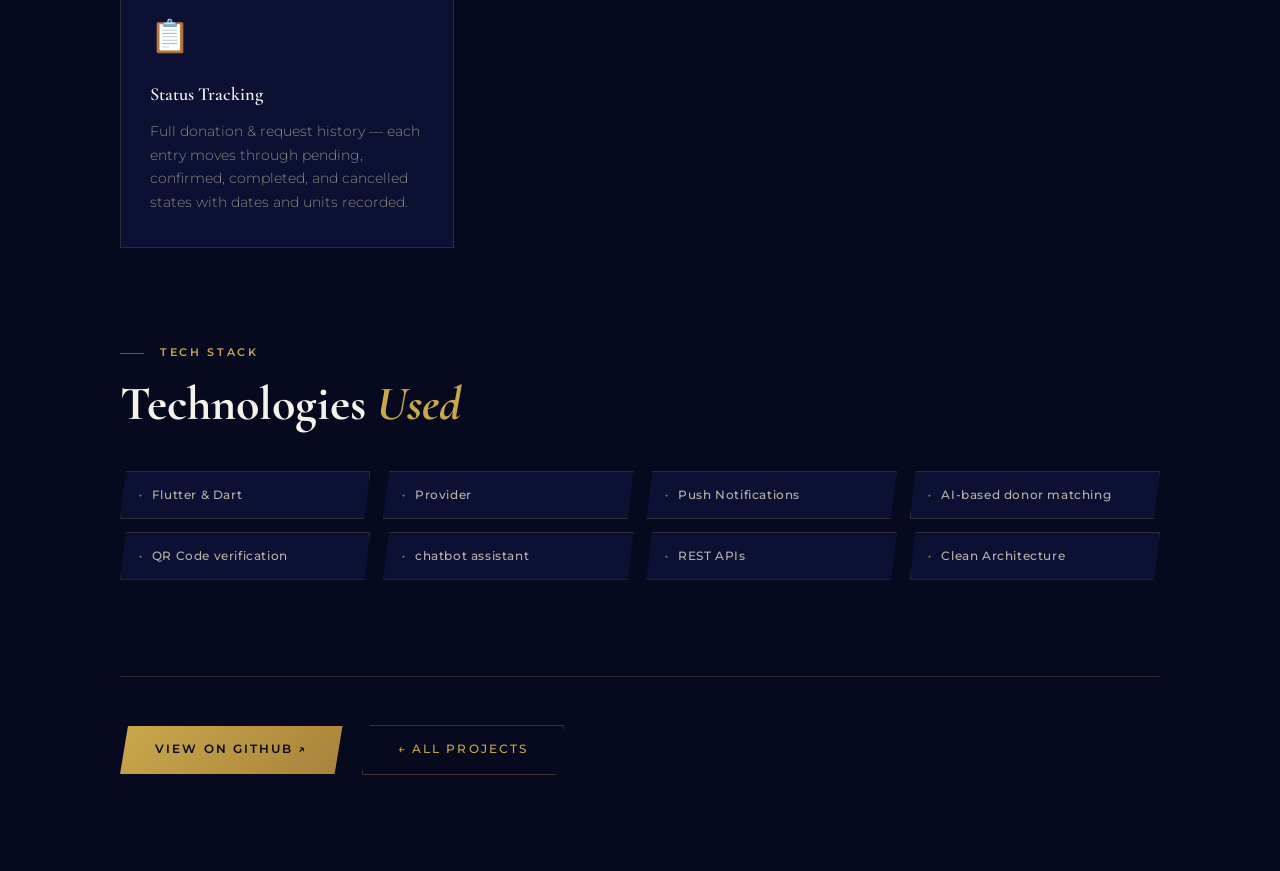
==== commit e0d901e9: "finish portoflio" ====
--- a/project-blood.html
+++ b/project-blood.html
@@ -7,6 +7,35 @@
   <link href="https://fonts.googleapis.com/css2?family=Cormorant+Garamond:wght@300;400;600;700&family=Montserrat:wght@300;400;500;600&display=swap" rel="stylesheet"/>
   <link rel="stylesheet" href="style.css"/>
   <link rel="stylesheet" href="project.css"/>
+
+  <!-- Clean phone-mockup gallery (overrides for the Screenshots section) -->
+  <style>
+    .screens-showcase {
+      display: grid;
+      grid-template-columns: repeat(5, 1fr);
+      gap: 1.4rem;
+      max-width: 1080px;
+      margin: 0 auto;
+    }
+    .screen-item {
+      display: flex; flex-direction: column;
+      align-items: center; gap: .9rem;
+    }
+    /* Reuse .phone-frame styling but let it fill the grid cell */
+    .screens-showcase .phone-frame {
+      width: 100%;
+      border-radius: 24px;
+    }
+    @media (max-width: 1100px) {
+      .screens-showcase { grid-template-columns: repeat(3, 1fr); max-width: 700px; }
+    }
+    @media (max-width: 760px) {
+      .screens-showcase { grid-template-columns: repeat(2, 1fr); max-width: 480px; }
+    }
+    @media (max-width: 520px) {
+      .screens-showcase { grid-template-columns: 1fr; max-width: 230px; }
+    }
+  </style>
 </head>
 <body>
 
@@ -26,7 +55,7 @@
       <h1 class="proj-title">Blood Donation<em>Smart Platform</em></h1>
       <p class="proj-subtitle">An intelligent digital ecosystem connecting blood donors, seekers, and hospitals — powered by AI-driven matching, QR verification, and real-time emergency alerts.</p>
       <div class="proj-tags">
-        <span class="tag">Flutter</span><span class="tag">Firebase</span>
+        <span class="tag">Flutter</span>
         <span class="tag">AI / ML</span><span class="tag">QR Code</span>
         <span class="tag">Real-time</span><span class="tag">Dart</span>
       </div>
@@ -39,24 +68,27 @@
     <div class="proj-hero-right">
       <div class="phone-mockup-row">
 
-        <div class="phone-frame" data-img="images/blood/home.jpeg" data-label="Home Screen">
+        <!-- Home Dashboard Screenshot -->
+        <div class="phone-frame" data-img="assets/images/home.png" data-label="Home Dashboard">
           <div class="phone-notch"></div>
           <div class="phone-screen">
-            <img src="images/blood/home.jpeg" alt="Home Screen"/>
-          </div>
-        </div>
-
-        <div class="phone-frame phone-main" data-img="images/blood/donor.jpeg" data-label="Donor Matching">
-          <div class="phone-notch"></div>
-          <div class="phone-screen">
-            <img src="images/blood/donor.jpeg" alt="Donor Matching"/>
-          </div>
-        </div>
-
-        <div class="phone-frame" data-img="images/blood/qrcode.jpeg" data-label="QR Verification">
+            <img src="images/blood/home.jpeg" alt="Home Dashboard"/>
+          </div>
+        </div>
+
+        <!-- QR Verification Screenshot (signature feature — center / main phone) -->
+        <div class="phone-frame phone-main" data-img="assets/images/qr_verification.png" data-label="QR Verification">
           <div class="phone-notch"></div>
           <div class="phone-screen">
             <img src="images/blood/qrcode.jpeg" alt="QR Verification"/>
+          </div>
+        </div>
+
+        <!-- Create Blood Request Screenshot -->
+        <div class="phone-frame" data-img="assets/images/create_request.png" data-label="Create Blood Request">
+          <div class="phone-notch"></div>
+          <div class="phone-screen">
+            <img src="images/blood/createblood.jpeg" alt="Create Blood Request"/>
           </div>
         </div>
 
@@ -94,34 +126,61 @@
       <section class="proj-section">
         <div class="proj-section-label">Screenshots</div>
         <h2 class="proj-section-title">App <span class="gold">Screenshots</span></h2>
-        <div class="all-screenshots">
-
-          <div class="screenshot-item">
-            <div class="screenshot-frame" data-img="images/blood/home.jpeg" data-label="Home / Dashboard">
-              <img src="images/blood/home.jpeg" alt="Home Dashboard"/>
-            </div>
-            <div class="screenshot-caption">Home / Dashboard</div>
-          </div>
-
-          <div class="screenshot-item">
-            <div class="screenshot-frame" data-img="images/blood/donor.jpeg" data-label="Donor Form">
-              <img src="images/blood/donor.jpeg" alt="Donor Form"/>
-            </div>
-            <div class="screenshot-caption">Donor Form</div>
-          </div>
-
-          <div class="screenshot-item">
-            <div class="screenshot-frame" data-img="images/blood/request.jpeg" data-label="Blood Request">
-              <img src="images/blood/request.jpeg" alt="Blood Request"/>
-            </div>
-            <div class="screenshot-caption">Blood Request</div>
-          </div>
-
-          <div class="screenshot-item">
-            <div class="screenshot-frame" data-img="images/blood/qrcode.jpeg" data-label="QR Verification">
-              <img src="images/blood/qrcode.jpeg" alt="QR Verification"/>
+        <div class="screens-showcase">
+
+          <!-- Home Dashboard Screenshot -->
+          <div class="screen-item">
+            <div class="phone-frame" data-img="assets/images/home.png" data-label="Home Dashboard">
+              <div class="phone-notch"></div>
+              <div class="phone-screen">
+                <img src="images/blood/home.jpeg" alt="Home Dashboard"/>
+              </div>
+            </div>
+            <div class="screenshot-caption">Home Dashboard</div>
+          </div>
+
+          <!-- Blood Requests List Screenshot -->
+          <div class="screen-item">
+            <div class="phone-frame" data-img="assets/images/requests.png" data-label="Blood Requests List">
+              <div class="phone-notch"></div>
+              <div class="phone-screen">
+                <img src="images/blood/request (2).jpeg" alt="Blood Requests List"/>
+              </div>
+            </div>
+            <div class="screenshot-caption">Blood Requests List</div>
+          </div>
+
+          <!-- Create Blood Request Screenshot -->
+          <div class="screen-item">
+            <div class="phone-frame" data-img="assets/images/create_request.png" data-label="Create Blood Request">
+              <div class="phone-notch"></div>
+              <div class="phone-screen">
+                <img src="images/blood/createblood.jpeg" alt="Create Blood Request"/>
+              </div>
+            </div>
+            <div class="screenshot-caption">Create Blood Request</div>
+          </div>
+
+          <!-- QR Verification Screenshot -->
+          <div class="screen-item">
+            <div class="phone-frame" data-img="assets/images/qr_verification.png" data-label="QR Verification">
+              <div class="phone-notch"></div>
+              <div class="phone-screen">
+                <img src="images/blood/qrcode.jpeg" alt="QR Verification"/>
+              </div>
             </div>
             <div class="screenshot-caption">QR Verification</div>
+          </div>
+
+          <!-- Rewards System Screenshot -->
+          <div class="screen-item">
+            <div class="phone-frame" data-img="assets/images/rewards.png" data-label="Rewards System">
+              <div class="phone-notch"></div>
+              <div class="phone-screen">
+                <img src="images/blood/reward.jpeg" alt="Rewards System"/>
+              </div>
+            </div>
+            <div class="screenshot-caption">Rewards System</div>
           </div>
 
         </div>
@@ -137,6 +196,7 @@
           <div class="feature-card"><div class="feature-icon">🏆</div><div class="feature-title">Reward Points</div><div class="feature-desc">Gamified reward system to encourage regular blood donation with points and recognition.</div></div>
           <div class="feature-card"><div class="feature-icon">🏥</div><div class="feature-title">Hospital Dashboard</div><div class="feature-desc">Real-time blood inventory monitoring, donation management, and AI demand prediction charts.</div></div>
           <div class="feature-card"><div class="feature-icon">📊</div><div class="feature-title">Demand Prediction</div><div class="feature-desc">Uses historical hospital data to forecast future blood demand using AI/ML concepts.</div></div>
+          <div class="feature-card"><div class="feature-icon">📋</div><div class="feature-title">Status Tracking</div><div class="feature-desc">Full donation & request history — each entry moves through pending, confirmed, completed, and cancelled states with dates and units recorded.</div></div>
         </div>
       </section>
 
@@ -145,11 +205,11 @@
         <h2 class="proj-section-title">Technologies <span class="gold">Used</span></h2>
         <div class="tech-grid">
           <div class="tech-chip">Flutter & Dart</div>
-          <div class="tech-chip">Firebase Auth</div>
-          <div class="tech-chip">Cloud Firestore</div>
+          <div class="tech-chip">Provider</div>
           <div class="tech-chip">Push Notifications</div>
-          <div class="tech-chip">AI / ML Concepts</div>
-          <div class="tech-chip">QR Code System</div>
+          <div class="tech-chip">AI-based donor matching</div>
+          <div class="tech-chip">QR Code verification</div>
+          <div class="tech-chip">chatbot assistant</div>
           <div class="tech-chip">REST APIs</div>
           <div class="tech-chip">Clean Architecture</div>
         </div>
